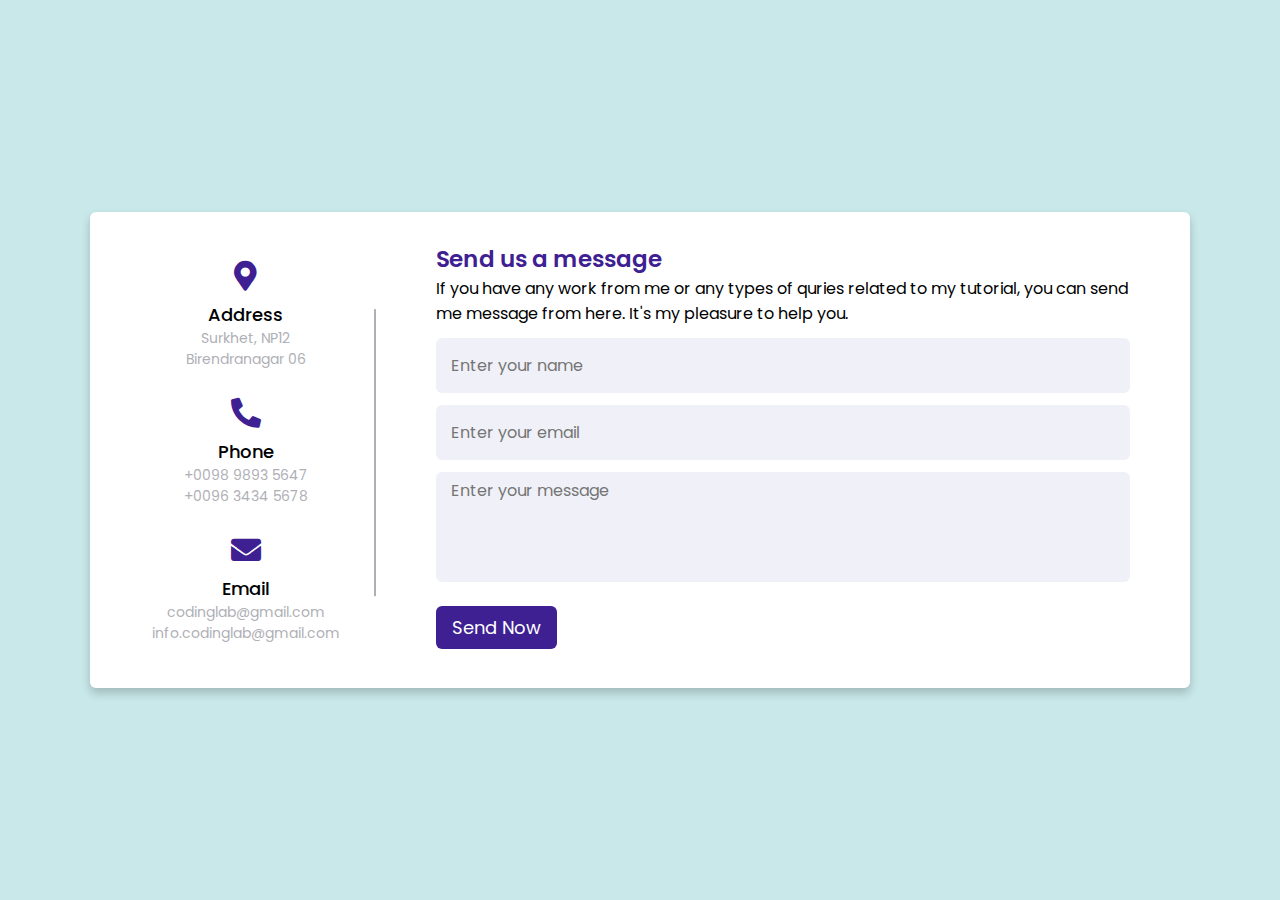
==== HOME/Contactus.html @ 6d7c0749 "updating code" ====
<!DOCTYPE html>
<!-- Website - www.codingnepalweb.com -->
<html lang="en" dir="ltr">
  <head>
    <meta charset="UTF-8" />
    <title>Quiz. - Home</title>
    <link rel="stylesheet" href="Contactus.css" />
    <!-- Fontawesome CDN Link -->
    <link rel="icon"  type="image/x-icon" href="quiz.png">
    <link rel="stylesheet" href="https://cdnjs.cloudflare.com/ajax/libs/font-awesome/5.15.2/css/all.min.css" />
    <meta name="viewport" content="width=device-width, initial-scale=1.0" />
  </head>
  <body>
    <div class="container">
      <div class="content">
        <div class="left-side">
          <div class="address details">
            <i class="fas fa-map-marker-alt"></i>
            <div class="topic">Address</div>
            <div class="text-one">Surkhet, NP12</div>
            <div class="text-two">Birendranagar 06</div>
          </div>
          <div class="phone details">
            <i class="fas fa-phone-alt"></i>
            <div class="topic">Phone</div>
            <div class="text-one">+0098 9893 5647</div>
            <div class="text-two">+0096 3434 5678</div>
          </div>
          
          <div class="email details">
            <i class="fas fa-envelope"></i>
            <div class="topic">Email</div>
            <div class="text-one">codinglab@gmail.com</div>
            <div class="text-two">info.codinglab@gmail.com</div>
          </div>
        </div>
        <div class="right-side">
          <div class="topic-text">Send us a message</div>
          <p>If you have any work from me or any types of quries related to my tutorial, you can send me message from here. It's my pleasure to help you.</p>
          <form id="contactForm">
            <div class="input-box">
              <input type="text" placeholder="Enter your name" />
            </div>
            <div class="input-box">
              <input type="text" placeholder="Enter your email" />
            </div>
            <div class="input-box message-box">
              <textarea placeholder="Enter your message"></textarea>
            </div>
            <div class="button">
              <input type="button" value="Send Now" onclick='funct()'/>
            </div>
          </form>
        </div>
      </div>
    </div>
    <script>
      function funct(){
        alert("Feedback send Successfully!");
        document.getElementById('contactForm').reset();
      }
    </script>
  </body>
</html>
---- HOME/Contactus.css ----
/* Google Font CDN Link */
@import url("https://fonts.googleapis.com/css2?family=Poppins:wght@200;300;400;500;600;700&display=swap");
* {
  margin: 0;
  padding: 0;
  box-sizing: border-box;
  font-family: "Poppins", sans-serif;
}
body {
  min-height: 100vh;
  width: 100%;
  background: #c8e8e9;
  display: flex;
  align-items: center;
  justify-content: center;
}
.container {
  max-width: 1100px;
  width: 100%;
  background: #fff;
  border-radius: 6px;
  padding: 20px 60px 30px 40px;
  box-shadow: 0 5px 10px rgba(0, 0, 0, 0.2);
}
.container .content {
  display: flex;
  align-items: center;
  justify-content: space-between;
}
.container .content .left-side {
  width: 25%;
  height: 100%;
  display: flex;
  flex-direction: column;
  align-items: center;
  justify-content: center;
  margin-top: 15px;
  position: relative;
}
.content .left-side::before {
  content: "";
  position: absolute;
  height: 70%;
  width: 2px;
  right: -15px;
  top: 50%;
  transform: translateY(-50%);
  background: #afafb6;
}
.content .left-side .details {
  margin: 14px;
  text-align: center;
}
.content .left-side .details i {
  font-size: 30px;
  color: #3e2093;
  margin-bottom: 10px;
}
.content .left-side .details .topic {
  font-size: 18px;
  font-weight: 500;
}
.content .left-side .details .text-one,
.content .left-side .details .text-two {
  font-size: 14px;
  color: #afafb6;
}

.container .content .right-side {
  width: 75%;
  margin-left: 75px;
}
.content .right-side .topic-text {
  font-size: 23px;
  font-weight: 600;
  color: #3e2093;
}
.right-side .input-box {
  height: 55px;
  width: 100%;
  margin: 12px 0;
}
.right-side .input-box input,
.right-side .input-box textarea {
  height: 100%;
  width: 100%;
  border: none;
  outline: none;
  font-size: 16px;
  background: #f0f1f8;
  border-radius: 6px;
  padding: 0 15px;
  resize: none;
}
.right-side .message-box {
  min-height: 110px;
}
.right-side .input-box textarea {
  padding-top: 6px;
}
.right-side .button {
  display: inline-block;
  margin-top: 12px;
}
.right-side .button input[type="button"] {
  color: #fff;
  font-size: 18px;
  outline: none;
  border: none;
  padding: 8px 16px;
  border-radius: 6px;
  background: #3e2093;
  cursor: pointer;
  transition: all 0.3s ease;
}
.button input[type="button"]:hover {
  background: #5029bc;
}

@media (max-width: 950px) {
  .container {
    width: 90%;
    padding: 30px 40px 40px 35px;
  }
  .container .content .right-side {
    width: 75%;
    margin-left: 55px;
  }
}
@media (max-width: 820px) {
  .container {
    margin: 40px 0;
    height: 100%;
  }
  .container .content {
    flex-direction: column-reverse;
  }
  .container .content .left-side {
    width: 100%;
    flex-direction: row;
    margin-top: 40px;
    justify-content: center;
    flex-wrap: wrap;
  }
  .container .content .left-side::before {
    display: none;
  }
  .container .content .right-side {
    width: 100%;
    margin-left: 0;
  }
}

/* /// */
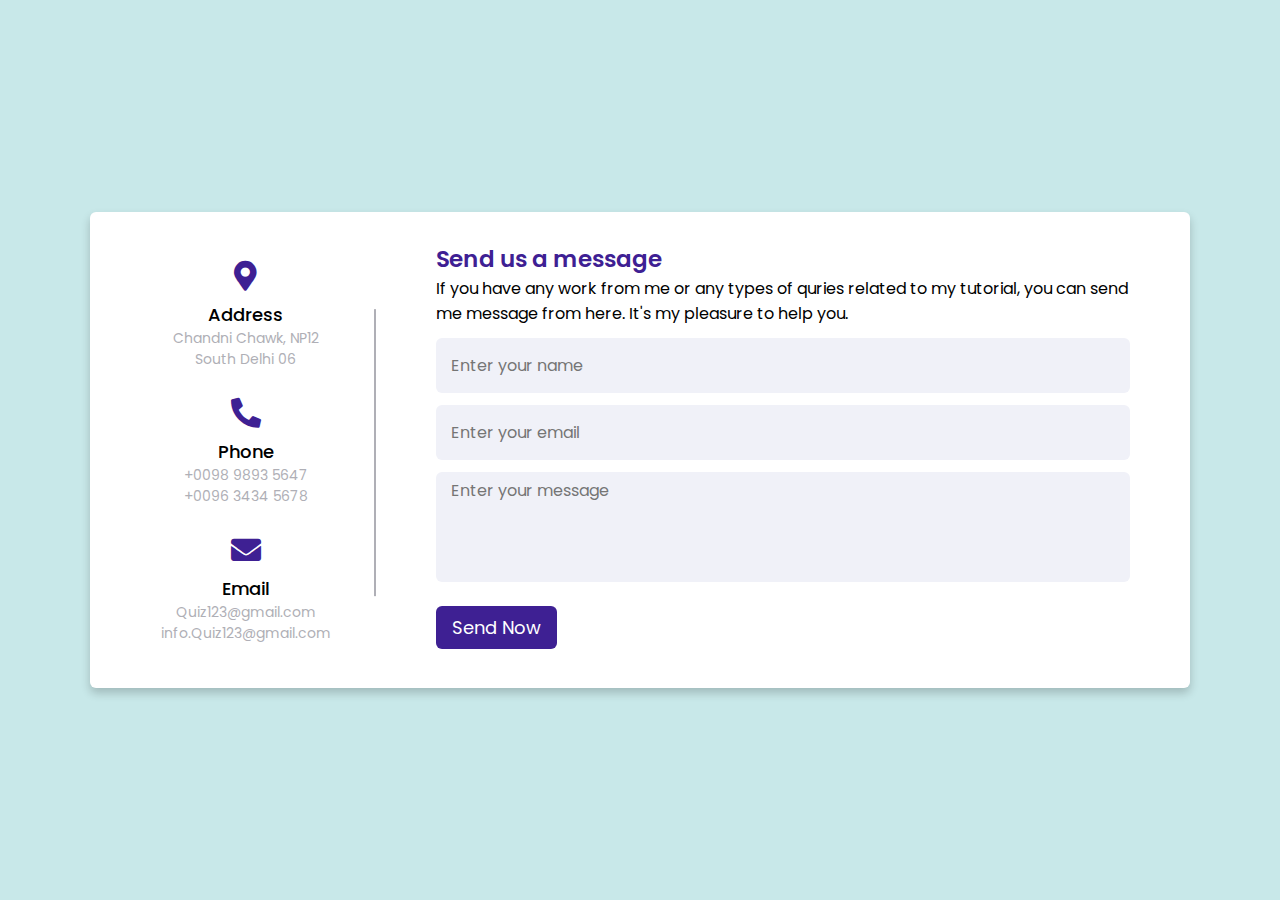
==== commit 4ed48ae7: "updating names" ====
--- a/HOME/Contactus.html
+++ b/HOME/Contactus.html
@@ -1,5 +1,4 @@
 <!DOCTYPE html>
-<!-- Website - www.codingnepalweb.com -->
 <html lang="en" dir="ltr">
   <head>
     <meta charset="UTF-8" />
@@ -17,8 +16,8 @@
           <div class="address details">
             <i class="fas fa-map-marker-alt"></i>
             <div class="topic">Address</div>
-            <div class="text-one">Surkhet, NP12</div>
-            <div class="text-two">Birendranagar 06</div>
+            <div class="text-one">Chandni Chawk, NP12</div>
+            <div class="text-two">South Delhi 06</div>
           </div>
           <div class="phone details">
             <i class="fas fa-phone-alt"></i>
@@ -30,8 +29,8 @@
           <div class="email details">
             <i class="fas fa-envelope"></i>
             <div class="topic">Email</div>
-            <div class="text-one">codinglab@gmail.com</div>
-            <div class="text-two">info.codinglab@gmail.com</div>
+            <div class="text-one">Quiz123@gmail.com</div>
+            <div class="text-two">info.Quiz123@gmail.com</div>
           </div>
         </div>
         <div class="right-side">
